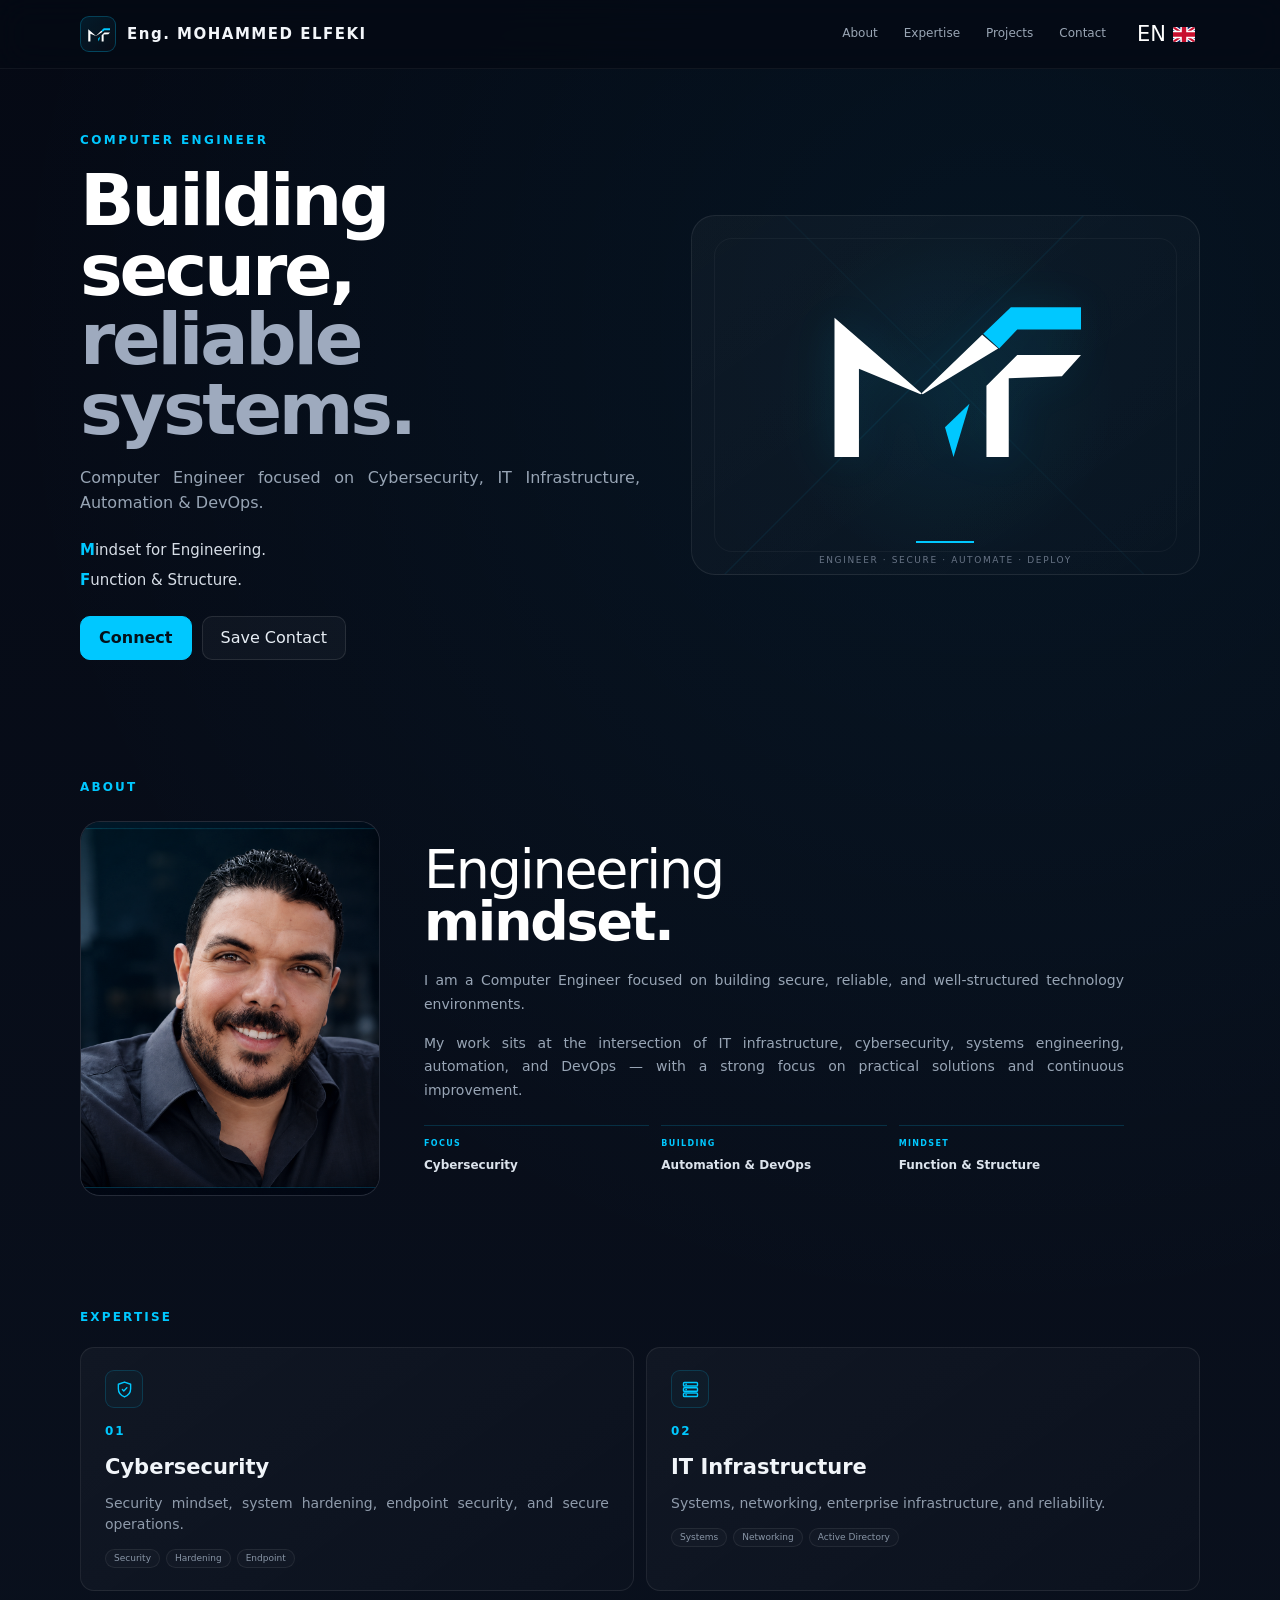
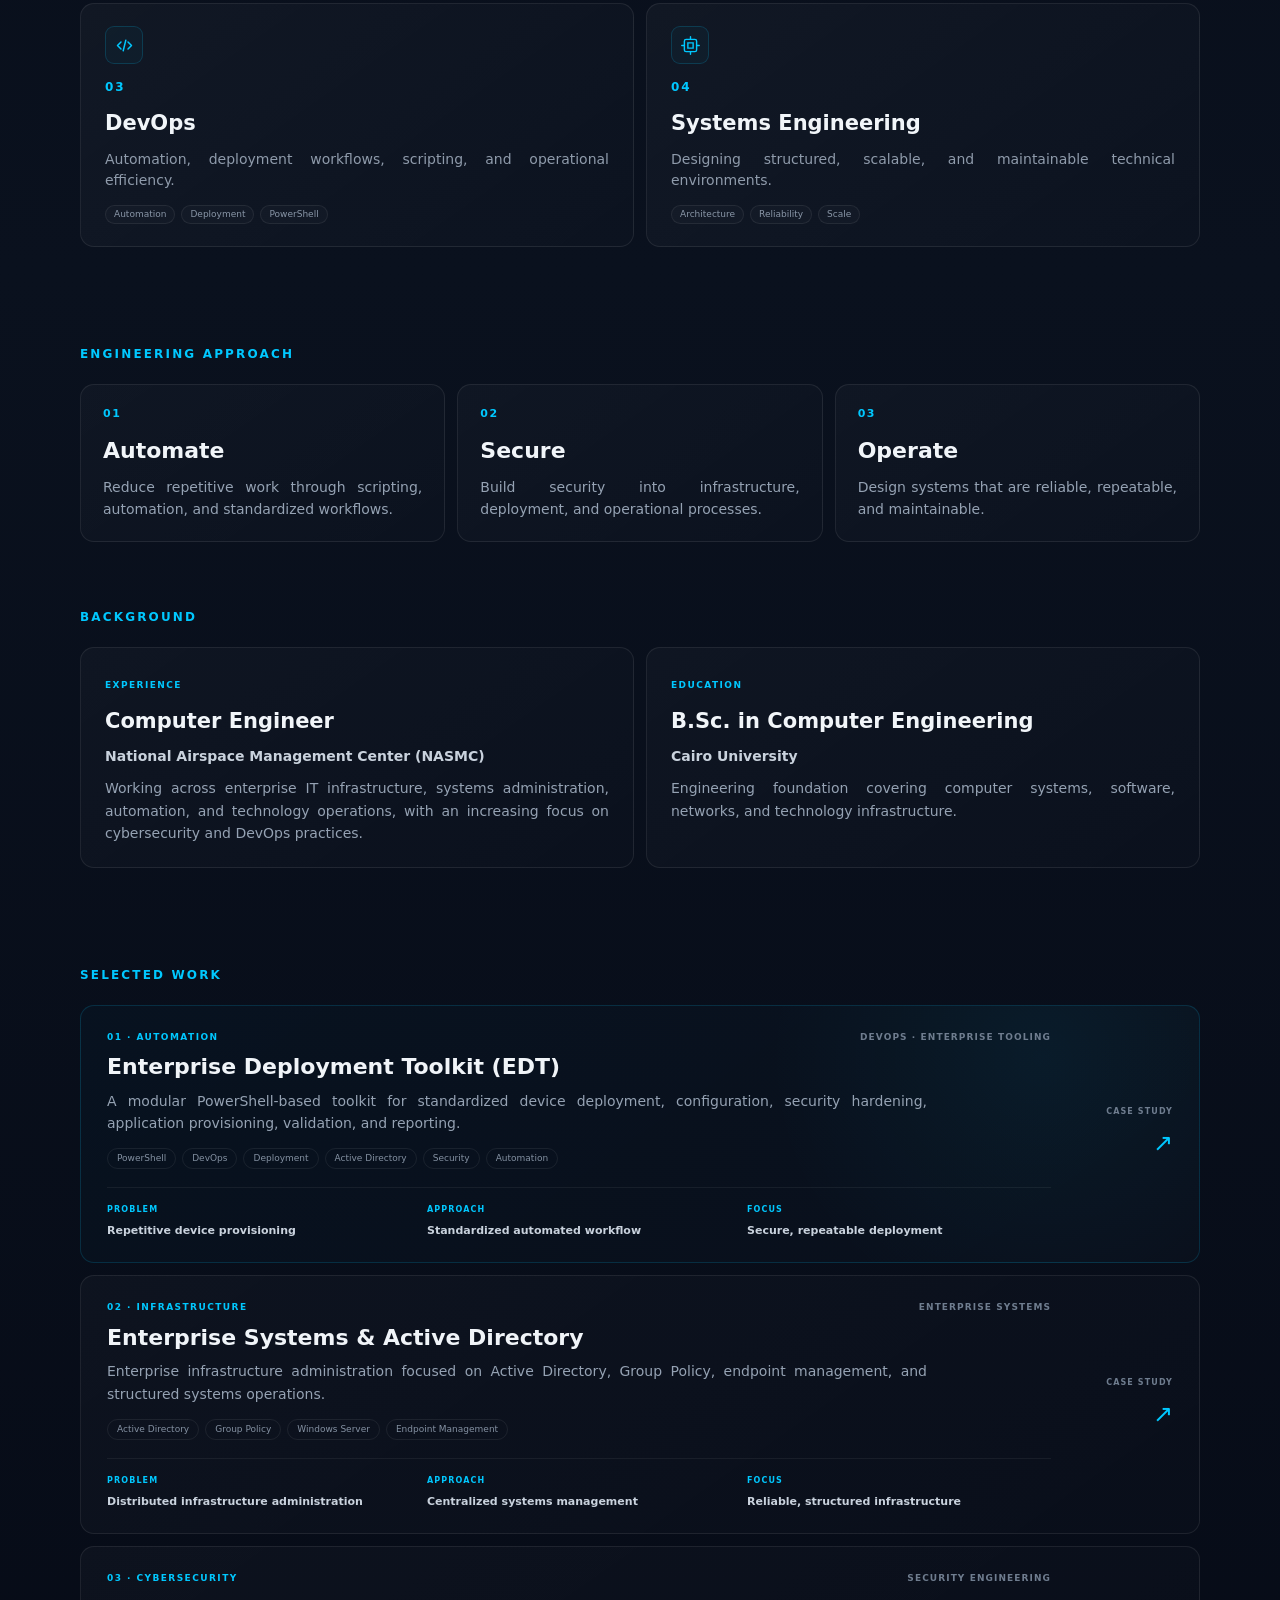
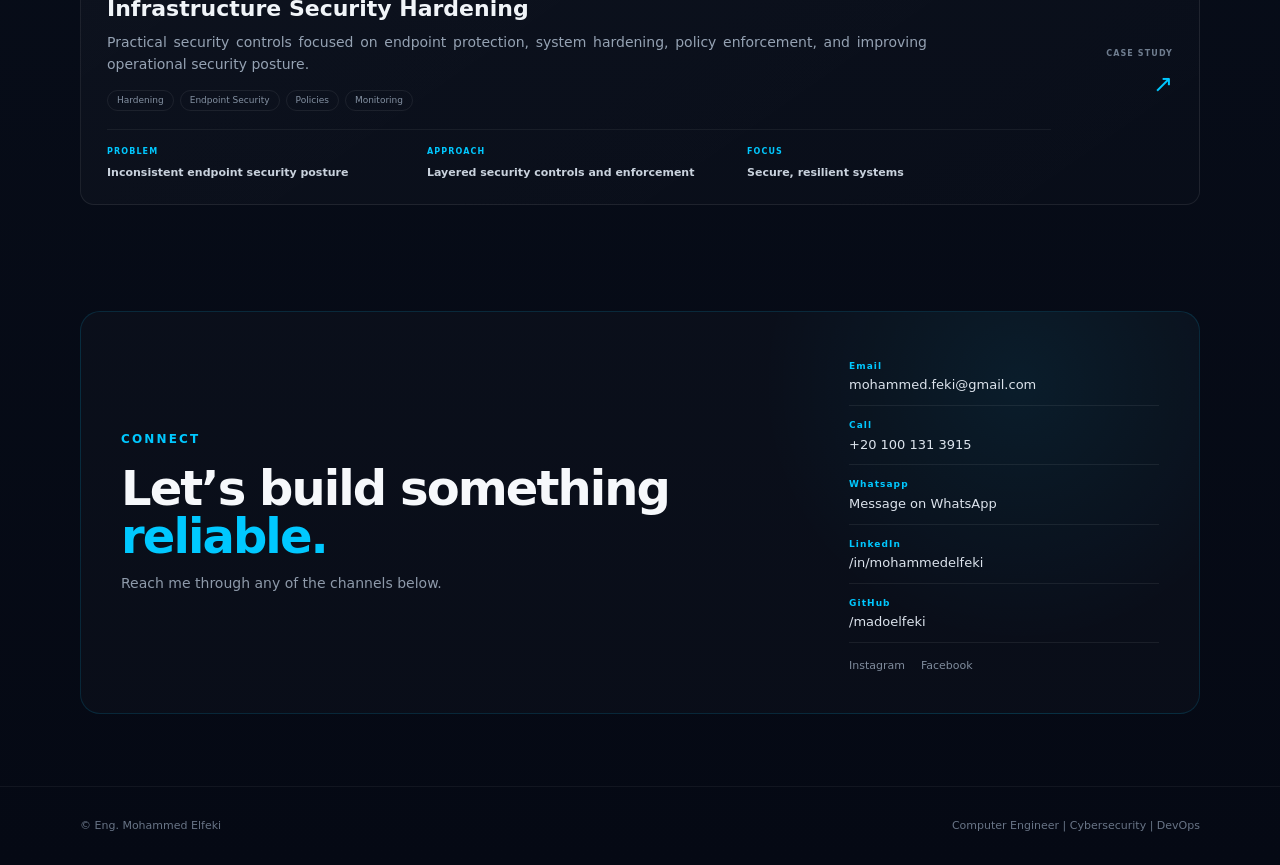
==== index.html @ 69ee3f2f "Update index.html" ====
<!DOCTYPE html>
<html lang="en">
<head>
    <meta charset="UTF-8">
    <meta name="viewport" content="width=device-width, initial-scale=1.0">

    <link rel="icon" type="image/svg+xml" href="mf-logo.svg">

    <meta name="google-site-verification" content="Sw_f-B2m28lbrQWsnj2xcH6KDdoxzZLN843Z_rtEFqA" />
    
    <!-- Primary SEO -->
    <title>Eng. Mohammed Elfeki | Computer Engineer</title>

    <meta
        name="description"
        content="Eng. Mohammed Elfeki — Computer Engineer specializing in IT Infrastructure, Cybersecurity, Automation and DevOps."
    >

    <meta name="author" content="Mohammed Elfeki">

    <!-- Canonical -->
    <link
        rel="canonical"
        href="https://madoelfeki.github.io/"
    >

    <!-- Open Graph -->
    <meta property="og:type" content="profile">
    <meta property="og:title" content="Eng. Mohammed Elfeki | Computer Engineer">
    <meta
        property="og:description"
        content="Computer Engineer | IT Infrastructure · Cybersecurity · Automation · DevOps"
    >
    <meta
        property="og:url"
        content="https://madoelfeki.github.io/"
    >
    <meta property="og:site_name" content="Mohammed Elfeki">
    <meta
        property="og:image"
        content="https://madoelfeki.github.io/mohammed-elfeki.png"
    >

    <!-- Social Preview -->
    <meta name="twitter:card" content="summary_large_image">
    <meta
        name="twitter:title"
        content="Eng. Mohammed Elfeki | Computer Engineer"
    >
    <meta
        name="twitter:description"
        content="Computer Engineer | IT Infrastructure · Cybersecurity · Automation · DevOps"
    >
    <meta
        name="twitter:image"
        content="https://madoelfeki.github.io/mohammed-elfeki.png"
    >

    <!-- Person / Professional Identity -->
    <script type="application/ld+json">
    {
      "@context": "https://schema.org",
      "@type": "Person",
      "@id": "https://madoelfeki.github.io/#person",
      "name": "Mohammed Elfeki",
      "honorificPrefix": "Eng.",
      "url": "https://madoelfeki.github.io/",
      "image": "https://madoelfeki.github.io/mohammed-elfeki.png",
      "jobTitle": "Computer Engineer",
      "description": "Computer Engineer specializing in IT Infrastructure, Cybersecurity, Automation and DevOps.",
      "sameAs": [
        "https://www.linkedin.com/in/mohammedelfeki/",
        "https://github.com/madoelfeki"
      ],
      "knowsAbout": [
        "Computer Engineering",
        "IT Infrastructure",
        "Cybersecurity",
        "Systems Engineering",
        "Automation",
        "DevOps"
      ]
    }
    </script>

    <!-- Profile Page -->
    <script type="application/ld+json">
    {
      "@context": "https://schema.org",
      "@type": "ProfilePage",
      "@id": "https://madoelfeki.github.io/#profile",
      "url": "https://madoelfeki.github.io/",
      "name": "Eng. Mohammed Elfeki | Computer Engineer",
      "mainEntity": {
        "@id": "https://madoelfeki.github.io/#person"
      }
    }
    </script>

    <link rel="stylesheet" href="styles.css">
</head>

<body>

    <header class="site-header">
        <div class="container nav">

            <a href="#" class="brand">
                <span class="brand-mark">
                    <img src="mf-logo.svg" alt="MF">
                </span>

                <span class="brand-name">
                    Eng. MOHAMMED ELFEKI
                </span>
            </a>

            <nav class="nav-links">
                <a href="#about">About</a>
                <a href="#expertise">Expertise</a>
                <a href="#projects">Projects</a>
                <a href="#contact">Contact</a>

                <details class="language-switcher">
    <summary aria-label="Change language">     EN <img src="/flags/gb.svg" class="lang-flag" alt="English"> </summary>

    <div class="language-menu">

        <a href="/" class="current">     <img src="/flags/gb.svg" class="lang-flag" alt="English">     <b>EN</b>     <span>English</span> </a>

        <a href="/ar/">
            🇪🇬 <span>العربية</span>
        </a>

        <a href="/fr/">
            🇫🇷 <span>Français</span>
        </a>

        <a href="/de/">
            🇩🇪 <span>Deutsch</span>
        </a>

        <a href="/es/">
            🇪🇸 <span>Español</span>
        </a>

        <a href="/it/">
            🇮🇹 <span>Italiano</span>
        </a>

        <a href="/zh/">
            🇨🇳 <span>中文</span>
        </a>

        <a href="/ja/">
            🇯🇵 <span>日本語</span>
        </a>

    </div>
</details>
            </nav>

        </div>
    </header>


    <main>

        <!-- HERO -->
        <section class="hero">

            <div class="container hero-grid">

                <div class="hero-content">

                    <div class="eyebrow">
                        COMPUTER ENGINEER
                    </div>

                    <h1>
                        Building secure,
                        <span>reliable systems.</span>
                    </h1>

                    <p class="hero-subtitle">
                        Computer Engineer focused on
                        Cybersecurity, IT Infrastructure,
                        Automation & DevOps.
                    </p>

                    <div class="hero-brand-lines">

                        <div>
                            <strong>M</strong>indset for Engineering.
                        </div>

                        <div>
                            <strong>F</strong>unction & Structure.
                        </div>

                    </div>

                    <div class="hero-actions">

                        <a href="#contact" class="btn btn-primary">
                            Connect
                        </a>

                        <button
                            class="btn btn-secondary"
                            onclick="downloadVCard()"
                        >
                            Save Contact
                        </button>

                    </div>

                </div>


               <div class="hero-mark">

                    <div class="master-logo">
                        <img
                            src="mf-logo.svg"
                            alt="Eng. Mohammed Elfeki MF Logo"
                        >
                    </div>

                    <div class="hero-line"></div>

                    <p>
                        Engineer · Secure · Automate · Deploy
                    </p>

                </div>

            </div>

        </section>


        <!-- ABOUT -->
        <section id="about" class="section">

            <div class="container">

                <div class="section-label">
                    ABOUT
                </div>

                <div class="about-layout">

    <div class="about-photo">

        <img
            src="mohammed-elfeki.png"
            alt="Eng. Mohammed Elfeki"
        >

    </div>


    <div class="about-content">

        <div class="about-title">
            <span>Engineering</span>
            <strong>mindset.</strong>
        </div>

        <p>
            I am a Computer Engineer focused on building
            secure, reliable, and well-structured technology
            environments.
        </p>

        <p>
            My work sits at the intersection of
            IT infrastructure, cybersecurity,
            systems engineering, automation,
            and DevOps — with a strong focus on
            practical solutions and continuous improvement.
        </p>

        <div class="about-meta">

            <div>
                <span>FOCUS</span>
                <strong>Cybersecurity</strong>
            </div>

            <div>
                <span>BUILDING</span>
                <strong>Automation & DevOps</strong>
            </div>

            <div>
                <span>MINDSET</span>
                <strong>Function & Structure</strong>
            </div>

        </div>

    </div>

</div>

            </div>

        </section>


        <!-- EXPERTISE -->
        <section id="expertise" class="section">

            <div class="container">

                <div class="section-label">
                    EXPERTISE
                </div>

                                <div class="cards">

                    <!-- Cybersecurity -->
                    <article class="card expertise-card">

                        <div class="expertise-icon" aria-hidden="true">
                            <svg viewBox="0 0 24 24" fill="none">
                                <path d="M12 3.5 19 6v5.2c0 4.5-3 7.8-7 9.3-4-1.5-7-4.8-7-9.3V6l7-2.5Z"
                                    stroke="currentColor"
                                    stroke-width="1.6"
                                    stroke-linejoin="round"/>
                                <path d="m9.6 12 1.6 1.6 3.5-3.5"
                                    stroke="currentColor"
                                    stroke-width="1.6"
                                    stroke-linecap="round"
                                    stroke-linejoin="round"/>
                            </svg>
                        </div>

                        <span class="card-number">01</span>

                        <h3>Cybersecurity</h3>

                        <p>
                            Security mindset, system hardening,
                            endpoint security, and secure operations.
                        </p>

                        <div class="expertise-tags">
                            <span>Security</span>
                            <span>Hardening</span>
                            <span>Endpoint</span>
                        </div>

                    </article>


                    <!-- IT Infrastructure -->
                    <article class="card expertise-card">

                        <div class="expertise-icon" aria-hidden="true">
                            <svg viewBox="0 0 24 24" fill="none">
                                <rect x="4" y="4" width="16" height="4"
                                    rx="1"
                                    stroke="currentColor"
                                    stroke-width="1.6"/>
                                <rect x="4" y="10" width="16" height="4"
                                    rx="1"
                                    stroke="currentColor"
                                    stroke-width="1.6"/>
                                <rect x="4" y="16" width="16" height="4"
                                    rx="1"
                                    stroke="currentColor"
                                    stroke-width="1.6"/>
                                <path d="M7 6h.01M7 12h.01M7 18h.01"
                                    stroke="currentColor"
                                    stroke-width="2"
                                    stroke-linecap="round"/>
                            </svg>
                        </div>

                        <span class="card-number">02</span>

                        <h3>IT Infrastructure</h3>

                        <p>
                            Systems, networking, enterprise
                            infrastructure, and reliability.
                        </p>

                        <div class="expertise-tags">
                            <span>Systems</span>
                            <span>Networking</span>
                            <span>Active Directory</span>
                        </div>

                    </article>


                    <!-- DevOps -->
                    <article class="card expertise-card">

                        <div class="expertise-icon" aria-hidden="true">
                            <svg viewBox="0 0 24 24" fill="none">
                                <path d="m8 8-4 4 4 4"
                                    stroke="currentColor"
                                    stroke-width="1.7"
                                    stroke-linecap="round"
                                    stroke-linejoin="round"/>
                                <path d="m16 8 4 4-4 4"
                                    stroke="currentColor"
                                    stroke-width="1.7"
                                    stroke-linecap="round"
                                    stroke-linejoin="round"/>
                                <path d="m13.5 6-3 12"
                                    stroke="currentColor"
                                    stroke-width="1.7"
                                    stroke-linecap="round"/>
                            </svg>
                        </div>

                        <span class="card-number">03</span>

                        <h3>DevOps</h3>

                        <p>
                            Automation, deployment workflows,
                            scripting, and operational efficiency.
                        </p>

                        <div class="expertise-tags">
                            <span>Automation</span>
                            <span>Deployment</span>
                            <span>PowerShell</span>
                        </div>

                    </article>


                    <!-- Systems Engineering -->
                    <article class="card expertise-card">

                        <div class="expertise-icon" aria-hidden="true">
                            <svg viewBox="0 0 24 24" fill="none">
                                <rect x="5" y="5" width="14" height="14"
                                    rx="2"
                                    stroke="currentColor"
                                    stroke-width="1.6"/>
                                <path d="M9 9h6v6H9z"
                                    stroke="currentColor"
                                    stroke-width="1.6"/>
                                <path d="M12 2v3M12 19v3M2 12h3M19 12h3"
                                    stroke="currentColor"
                                    stroke-width="1.6"
                                    stroke-linecap="round"/>
                            </svg>
                        </div>

                        <span class="card-number">04</span>

                        <h3>Systems Engineering</h3>

                        <p>
                            Designing structured, scalable,
                            and maintainable technical environments.
                        </p>

                        <div class="expertise-tags">
                            <span>Architecture</span>
                            <span>Reliability</span>
                            <span>Scale</span>
                        </div>

                    </article>

                </div>
            </div>

        </section>
        

        <!-- ENGINEERING APPROACH -->
<section id="approach" class="section approach-section">

    <div class="container">

        <div class="section-label">
            ENGINEERING APPROACH
        </div>

        <div class="approach-grid">

            <article class="approach-card">
                <span class="approach-number">01</span>

                <h3>Automate</h3>

                <p>
                    Reduce repetitive work through scripting,
                    automation, and standardized workflows.
                </p>
            </article>


            <article class="approach-card">
                <span class="approach-number">02</span>

                <h3>Secure</h3>

                <p>
                    Build security into infrastructure,
                    deployment, and operational processes.
                </p>
            </article>


            <article class="approach-card">
                <span class="approach-number">03</span>

                <h3>Operate</h3>

                <p>
                    Design systems that are reliable,
                    repeatable, and maintainable.
                </p>
            </article>

        </div>

    </div>

</section>

                <!-- EXPERIENCE & EDUCATION -->
<section id="background" class="section background-section">

    <div class="container">

        <div class="section-label">
            BACKGROUND
        </div>

        <div class="background-grid">

            <article class="background-card">

                <span class="background-type">
                    EXPERIENCE
                </span>

                <h3>
                    Computer Engineer
                </h3>

                <p class="background-org">
                    National Airspace Management Center (NASMC)
                </p>

                <p class="background-description">
                    Working across enterprise IT infrastructure,
                    systems administration, automation, and
                    technology operations, with an increasing focus
                    on cybersecurity and DevOps practices.
                </p>

            </article>


            <article class="background-card">

                <span class="background-type">
                    EDUCATION
                </span>

                <h3>
                    B.Sc. in Computer Engineering
                </h3>

                <p class="background-org">
                    Cairo University
                </p>

                <p class="background-description">
                    Engineering foundation covering computer
                    systems, software, networks, and
                    technology infrastructure.
                </p>

            </article>

        </div>

    </div>

</section>
                    <!-- SELECTED WORK -->
            <section id="projects" class="section">

                <div class="container">

                    <div class="section-label">
                        SELECTED WORK
                    </div>

                    <div class="projects">

                        <!-- PROJECT 01 -->
                        <article class="project project-featured">

    <div class="project-main">

        <div class="project-topline">
            <span class="project-type">
                01 · AUTOMATION
            </span>

            <span class="project-status">
                DEVOPS · ENTERPRISE TOOLING
            </span>
        </div>

        <h3>
            Enterprise Deployment Toolkit (EDT)
        </h3>

        <p class="project-summary">
            A modular PowerShell-based toolkit for standardized
            device deployment, configuration, security hardening,
            application provisioning, validation, and reporting.
        </p>

        <div class="project-tags">
            <span>PowerShell</span>
            <span>DevOps</span>
            <span>Deployment</span>
            <span>Active Directory</span>
            <span>Security</span>
            <span>Automation</span>
        </div>

        <div class="project-highlights">

            <div>
                <span>PROBLEM</span>
                <strong>Repetitive device provisioning</strong>
            </div>

            <div>
                <span>APPROACH</span>
                <strong>Standardized automated workflow</strong>
            </div>

            <div>
                <span>FOCUS</span>
                <strong>Secure, repeatable deployment</strong>
            </div>

        </div>

    </div>

    <div class="project-action">
        <span>CASE STUDY</span>
        <strong>↗</strong>
    </div>

</article>


                        <!-- PROJECT 02 -->
                        <article class="project">

    <div class="project-main">

        <div class="project-topline">
            <span class="project-type">
                02 · INFRASTRUCTURE
            </span>

            <span class="project-status">
                ENTERPRISE SYSTEMS
            </span>
        </div>

        <h3>
            Enterprise Systems & Active Directory
        </h3>

        <p class="project-summary">
            Enterprise infrastructure administration focused on
            Active Directory, Group Policy, endpoint management,
            and structured systems operations.
        </p>

        <div class="project-tags">
            <span>Active Directory</span>
            <span>Group Policy</span>
            <span>Windows Server</span>
            <span>Endpoint Management</span>
        </div>

        <div class="project-highlights">

            <div>
                <span>PROBLEM</span>
                <strong>Distributed infrastructure administration</strong>
            </div>

            <div>
                <span>APPROACH</span>
                <strong>Centralized systems management</strong>
            </div>

            <div>
                <span>FOCUS</span>
                <strong>Reliable, structured infrastructure</strong>
            </div>

        </div>

    </div>

    <div class="project-action">
        <span>CASE STUDY</span>
        <strong>↗</strong>
    </div>

</article>


                        <!-- PROJECT 03 -->
                       <article class="project">

    <div class="project-main">

        <div class="project-topline">
            <span class="project-type">
                03 · CYBERSECURITY
            </span>

            <span class="project-status">
                SECURITY ENGINEERING
            </span>
        </div>

        <h3>
            Infrastructure Security Hardening
        </h3>

        <p class="project-summary">
            Practical security controls focused on endpoint
            protection, system hardening, policy enforcement,
            and improving operational security posture.
        </p>

        <div class="project-tags">
            <span>Hardening</span>
            <span>Endpoint Security</span>
            <span>Policies</span>
            <span>Monitoring</span>
        </div>

        <div class="project-highlights">

            <div>
                <span>PROBLEM</span>
                <strong>Inconsistent endpoint security posture</strong>
            </div>

            <div>
                <span>APPROACH</span>
                <strong>Layered security controls and enforcement</strong>
            </div>

            <div>
                <span>FOCUS</span>
                <strong>Secure, resilient systems</strong>
            </div>

        </div>

    </div>

    <div class="project-action">
        <span>CASE STUDY</span>
        <strong>↗</strong>
    </div>

</article>

                    </div>

                </div>

            </section>


        <!-- CONTACT -->
        <section id="contact" class="section contact-section">

            <div class="container contact-box">

                <div>

                    <div class="section-label">
                        CONNECT
                    </div>

                    <h2>
                        Let’s build something
                        <span>reliable.</span>
                    </h2>

                    <p>
                        Reach me through any of the channels below.
                    </p>

                </div>


                <div class="contact-links">

                    <a href="mailto:mohammed.feki@gmail.com">
                        <span>Email</span>
                        mohammed.feki@gmail.com
                    </a>

                    <a href="tel:+201001313915">
                        <span>Call</span>
                        +20 100 131 3915
                    </a>

                    <a href="https://wa.me/201001313915"
                    target="_blank"
                    rel="noopener">
                        <span>Whatsapp</span>
                        Message on WhatsApp
                    </a>

                    <a href="https://www.linkedin.com/in/mohammedelfeki"
                    target="_blank"
                    rel="noopener">
                        <span>LinkedIn</span>
                        /in/mohammedelfeki
                    </a>

                    <a href="https://github.com/madoelfeki"
                    target="_blank"
                    rel="noopener">
                        <span>GitHub</span>
                        /madoelfeki
                    </a>

                    <div class="contact-socials">

                        <a href="https://www.instagram.com/madoelfeki"
                        target="_blank"
                        rel="noopener">
                            Instagram
                        </a>

                        <a href="https://www.facebook.com/mado.feki"
                        target="_blank"
                        rel="noopener">
                            Facebook
                        </a>

                    </div>

                </div>


            </div>

        </section>

    </main>


    <footer>

        <div class="container footer-content">

            <span>
                © <span id="year"></span> Eng. Mohammed Elfeki
            </span>

            <span>
                Computer Engineer | Cybersecurity | DevOps
            </span>

        </div>

    </footer>


    <script src="script.js?v=2"></script>

</body>
</html>
---- styles.css ----
:root {
    --cyan: #00C8FF;
    --navy: #0B1220;
    --black: #050914;
    --slate: #1A2433;
    --gray: #667085;
    --light-gray: #E6EBF2;
    --white: #FFFFFF;

    --border: rgba(255, 255, 255, 0.09);
    --border-cyan: rgba(0, 200, 255, 0.26);

    --container: 1120px;

    --radius-lg: 20px;
    --radius-md: 14px;

    --transition: 220ms ease;
}


/* ========================================
   RESET
======================================== */

* {
    margin: 0;
    padding: 0;
    box-sizing: border-box;
}

html {
    scroll-behavior: smooth;
}

body {
    min-width: 320px;

    background:
        radial-gradient(
            circle at 78% 8%,
            rgba(0, 200, 255, 0.055),
            transparent 26%
        ),
        linear-gradient(
            180deg,
            #050914 0%,
            #0A111E 46%,
            #050914 100%
        );

    color: var(--white);

    font-family:
        "Space Grotesk",
        "Inter",
        system-ui,
        -apple-system,
        BlinkMacSystemFont,
        "Segoe UI",
        sans-serif;

    line-height: 1.6;
    overflow-x: hidden;
}

a {
    color: inherit;
    text-decoration: none;
}

button {
    font: inherit;
}


/* ========================================
   GLOBAL LAYOUT
======================================== */

.container {
    width: min(calc(100% - 48px), var(--container));
    margin-inline: auto;
}

.section {
    padding-block: 56px;
}

.section-label {
    color: var(--cyan);

    font-size: 12px;
    font-weight: 800;

    letter-spacing: 0.18em;
}


/* ========================================
   HEADER
======================================== */

.site-header {
    position: sticky;
    top: 0;
    z-index: 1000;

    background: rgba(5, 9, 20, 0.78);

    backdrop-filter: blur(16px);

    border-bottom: 1px solid rgba(255, 255, 255, 0.05);
}

.nav {
    min-height: 68px;

    display: flex;
    align-items: center;
    justify-content: space-between;

    gap: 24px;
}

.brand {
    display: inline-flex;
    align-items: center;
    gap: 11px;
}

.brand-mark {
    width: 36px;
    height: 36px;

    display: flex;
    align-items: center;
    justify-content: center;

    border:
        1px solid var(--border-cyan);

    border-radius: 9px;

    background:
        linear-gradient(
            135deg,
            rgba(0, 200, 255, 0.10),
            rgba(255, 255, 255, 0.02)
        );
}

.brand-mark img {
    display: block;

    width: 24px;
    height: 24px;
}

.brand-name {
    color: #F3F6FA;

    font-size: 15px;
    font-weight: 700;

    letter-spacing: 0.10em;
}

.nav-links {
    display: flex;
    align-items: center;

    gap: 26px;
}

.nav-links a {
    color: #9AA6B5;

    font-size: 12px;

    transition: color var(--transition);
}

.nav-links a:hover {
    color: var(--white);
}


/* ========================================
   HERO
======================================== */

.hero {
    position: relative;

    padding-block: 62px;

    min-height: 430px;

    display: flex;
    align-items: center;
}

.hero-grid {
    position: relative;
    z-index: 1;

    display: grid;

    grid-template-columns:
        1.05fr
        0.95fr;

    align-items: center;

    gap: 48px;
}

.hero-content {
    max-width: 600px;
}

.eyebrow {
    color: var(--cyan);

    font-size: 12px;
    font-weight: 800;

    letter-spacing: 0.20em;
}

.hero h1 {
    max-width: 650px;

    margin-top: 16px;

    font-size:
        clamp(48px, 5.6vw, 72px);

    line-height: 0.97;

    letter-spacing: -0.045em;
}

.hero h1 span {
    display: block;
    color: #9EAABE;
}

.hero-subtitle {
    max-width: 560px;

    margin-top: 22px;

    color: #98A5B5;

    font-size: 16px;

    line-height: 1.55;
}

.hero-brand-lines {
    display: grid;
    gap: 6px;

    margin-top: 22px;

    color: #D7DEE7;

    font-size: 15px;
}

.hero-brand-lines strong {
    color: var(--cyan);
}

.hero-actions {
    display: flex;
    flex-wrap: wrap;

    gap: 10px;

    margin-top: 24px;
}

.btn {
    min-height: 44px;

    padding-inline: 18px;

    display: inline-flex;
    align-items: center;
    justify-content: center;

    border-radius: 10px;

    cursor: pointer;

    transition:
        transform var(--transition),
        background var(--transition),
        border-color var(--transition);
}

.btn:hover {
    transform: translateY(-1px);
}

.btn-primary {
    border: 1px solid var(--cyan);

    background: var(--cyan);

    color: #04111A;

    font-weight: 800;
}

.btn-primary:hover {
    background: #49D8FF;
}

.btn-secondary {
    border:
        1px solid rgba(255, 255, 255, 0.10);

    background: rgba(255, 255, 255, 0.035);

    color: #E7EDF4;
}

.btn-secondary:hover {
    border-color: var(--border-cyan);
}


/* ========================================
   HERO MARK
======================================== */

.hero-mark {
    position: relative;

    min-height: 360px;

    display: flex;
    flex-direction: column;

    align-items: center;
    justify-content: center;

    overflow: hidden;

    border:
        1px solid rgba(255, 255, 255, 0.08);

    border-radius: 24px;

    background:
        radial-gradient(
            circle at center,
            rgba(0, 200, 255, 0.065),
            transparent 55%
        ),
        linear-gradient(
            145deg,
            rgba(255, 255, 255, 0.035),
            rgba(255, 255, 255, 0.01)
        );
}

.hero-mark::before {
    content: "";

    position: absolute;
    inset: 0;

    background:
        linear-gradient(
            135deg,
            transparent 0%,
            transparent 45%,
            rgba(0, 200, 255, 0.07) 45.2%,
            transparent 45.4%
        ),
        linear-gradient(
            45deg,
            transparent 0%,
            transparent 52%,
            rgba(0, 200, 255, 0.045) 52.2%,
            transparent 52.4%
        );

    pointer-events: none;
}

.hero-mark::after {
    content: "";

    position: absolute;

    inset: 22px;

    border:
        1px solid rgba(255, 255, 255, 0.045);

    border-radius: 18px;
}

.master-logo {
    position: relative;
    z-index: 2;

    width: min(70%, 300px);

    display: flex;
    align-items: center;
    justify-content: center;

    padding: 14px;
}

.master-logo img {
    display: block;

    width: 100%;
    height: auto;

    filter:
        drop-shadow(
            0 0 20px
            rgba(0, 200, 255, 0.08)
        );
}

.hero-line {
    position: relative;
    z-index: 2;

    width: 58px;
    height: 2px;

    margin-top: 18px;

    background: var(--cyan);
}

.hero-mark p {
    position: relative;
    z-index: 2;

    margin-top: 10px;

    color: #687486;

    font-size: 9px;

    letter-spacing: 0.18em;
    text-transform: uppercase;
}


/* ========================================
   ABOUT
======================================== */

.about-layout {
    display: grid;

    grid-template-columns:
        300px
        1fr;

    align-items: center;

    gap: 44px;

    margin-top: 24px;
}

.about-photo {
    position: relative;

    width: 100%;

    aspect-ratio: 4 / 5;

    overflow: hidden;

    border:
        1px solid rgba(255, 255, 255, 0.10);

    border-radius: 20px;

    background: var(--navy);
}

.about-photo::before {
    content: "";

    position: absolute;
    inset: 0;

    z-index: 1;

    background:
        linear-gradient(
            145deg,
            rgba(0, 200, 255, 0.08),
            transparent 40%,
            rgba(5, 9, 20, 0.20)
        );

    pointer-events: none;
}

.about-photo img {
    display: block;

    width: 100%;
    height: 100%;

    object-fit: cover;
    object-position: center 20%;

    filter:
        saturate(0.90)
        contrast(1.03);
}

.about-content {
    max-width: 700px;
}

.about-title {
    margin-bottom: 20px;

    font-size:
        clamp(38px, 4.2vw, 54px);

    line-height: 0.98;

    letter-spacing: -0.04em;
}

.about-title span {
    display: block;
    color: var(--white);
}

.about-title strong {
    display: block;
    color: var(--white);
}

.about-content > p {
    max-width: 700px;

    color: #98A5B5;

    font-size: 14px;

    line-height: 1.7;
}

.about-content > p + p {
    margin-top: 15px;
}

.about-meta {
    display: grid;

    grid-template-columns:
        repeat(3, 1fr);

    gap: 12px;

    margin-top: 22px;
}

.about-meta div {
    padding-top: 12px;

    border-top:
        1px solid
        rgba(0, 200, 255, 0.18);
}

.about-meta span {
    display: block;

    color: var(--cyan);

    font-size: 8px;
    font-weight: 800;

    letter-spacing: 0.17em;
}

.about-meta strong {
    display: block;

    margin-top: 6px;

    color: #DCE3EC;

    font-size: 12px;

    line-height: 1.4;
}


/* ========================================
   EXPERTISE
======================================== */

.cards {
    display: grid;

    grid-template-columns:
        repeat(2, 1fr);

    gap: 12px;

    margin-top: 20px;
}

.card {
    position: relative;

    padding: 22px 24px;

    border:
        1px solid
        rgba(255, 255, 255, 0.08);

    border-radius: 14px;

    background:
        linear-gradient(
            145deg,
            rgba(255, 255, 255, 0.035),
            rgba(255, 255, 255, 0.012)
        );

    transition:
        transform var(--transition),
        border-color var(--transition),
        background var(--transition);
}

.card:hover {
    transform: translateY(-2px);

    border-color: var(--border-cyan);

    background:
        linear-gradient(
            145deg,
            rgba(0, 200, 255, 0.045),
            rgba(255, 255, 255, 0.012)
        );
}

.expertise-icon {
    width: 38px;
    height: 38px;

    display: flex;
    align-items: center;
    justify-content: center;

    margin-bottom: 14px;

    color: var(--cyan);

    border:
        1px solid
        rgba(0, 200, 255, 0.18);

    border-radius: 9px;

    background:
        rgba(0, 200, 255, 0.035);
}

.expertise-icon svg {
    width: 21px;
    height: 21px;
}

.card-number {
    display: block;

    color: var(--cyan);

    font-size: 12px;
    font-weight: 800;

    letter-spacing: 0.16em;
}

.card h3 {
    margin-top: 10px;

    color: #F1F5F9;

    font-size: 21px;
}

.card p {
    margin-top: 8px;

    color: #8F9BAB;

    font-size: 14px;

    line-height: 1.5;
}

.expertise-tags {
    display: flex;
    flex-wrap: wrap;

    gap: 6px;

    margin-top: 14px;
}

.expertise-tags span {
    padding: 4px 8px;

    border:
        1px solid
        rgba(255, 255, 255, 0.07);

    border-radius: 999px;

    color: #8996A7;

    font-size: 9px;

    line-height: 1;

    background:
        rgba(255, 255, 255, 0.02);
}

/* ========================================
   ENGINEERING APPROACH
======================================== */

.approach-section {
    padding-top: 42px;
    padding-bottom: 24px;
}

.approach-grid {
    display: grid;

    grid-template-columns:
        repeat(3, 1fr);

    gap: 12px;

    margin-top: 20px;
}

.approach-card {
    padding: 20px 22px;

    border:
        1px solid
        rgba(255, 255, 255, 0.08);

    border-radius: 14px;

    background:
        linear-gradient(
            145deg,
            rgba(255, 255, 255, 0.028),
            rgba(255, 255, 255, 0.01)
        );

    transition:
        transform var(--transition),
        border-color var(--transition);
}

.approach-card:hover {
    transform: translateY(-2px);

    border-color:
        rgba(0, 200, 255, 0.22);
}

.approach-number {
    display: block;

    color: var(--cyan);

    font-size: 11px;
    font-weight: 800;

    letter-spacing: 0.14em;
}

.approach-card h3 {
    margin-top: 10px;

    color: #F1F5F9;

    font-size: 22px;
}

.approach-card p {
    margin-top: 8px;

    color: #95A2B3;

    font-size: 14px;

    line-height: 1.6;
}


/* ========================================
   BACKGROUND
======================================== */

.background-section {
    padding-top: 42px;
    padding-bottom: 42px;
}

.background-grid {
    display: grid;

    grid-template-columns:
        repeat(2, 1fr);

    gap: 12px;

    margin-top: 20px;
}

.background-card {
    padding: 22px 24px;

    border:
        1px solid
        rgba(255, 255, 255, 0.08);

    border-radius: 14px;

    background:
        linear-gradient(
            145deg,
            rgba(255, 255, 255, 0.028),
            rgba(255, 255, 255, 0.01)
        );
}

.background-type {
    color: var(--cyan);

    font-size: 9px;
    font-weight: 800;

    letter-spacing: 0.16em;
}

.background-card h3 {
    margin-top: 10px;

    color: #F1F5F9;

    font-size: 21px;
}

.background-org {
    margin-top: 6px;

    color: #C9D2DD;

    font-size: 14px;
    font-weight: 600;
}

.background-description {
    margin-top: 10px;

    color: #95A2B3;

    font-size: 14px;

    line-height: 1.6;
}

@media (max-width: 700px) {

    .background-grid {
        grid-template-columns: 1fr;
        gap: 10px;
    }

    .background-card {
        padding: 20px;
    }

    .background-card h3 {
        font-size: 20px;
    }

    .background-description {
        font-size: 14px;
    }

}

/* ========================================
   PROJECTS
======================================== */

.projects {
    display: grid;
    gap: 12px;
    margin-top: 20px;
}

.project {
    display: flex;
    align-items: center;
    justify-content: space-between;

    gap: 30px;

    padding: 24px 26px;

    border:
        1px solid
        rgba(255, 255, 255, 0.08);

    border-radius: 14px;

    background:
        linear-gradient(
            145deg,
            rgba(255, 255, 255, 0.028),
            rgba(255, 255, 255, 0.01)
        );

    transition:
        transform var(--transition),
        border-color var(--transition),
        background var(--transition);
}

.project:hover {
    transform: translateX(3px);

    border-color:
        rgba(0, 200, 255, 0.24);

    background:
        linear-gradient(
            145deg,
            rgba(0, 200, 255, 0.035),
            rgba(255, 255, 255, 0.01)
        );
}

.project-main {
    min-width: 0;
    flex: 1;
}

.project-topline {
    display: flex;
    align-items: center;
    justify-content: space-between;

    gap: 20px;
}

.project-type {
    color: var(--cyan);

    font-size: 9px;
    font-weight: 800;

    letter-spacing: 0.16em;
}

.project-status {
    color: #6F7D8F;

    font-size: 9px;
    font-weight: 700;

    letter-spacing: 0.12em;
}

.project h3 {
    margin-top: 10px;

    color: #F0F4F8;

    font-size: 22px;

    line-height: 1.2;
}

.project-summary {
    max-width: 820px;

    margin-top: 9px;

    color: #95A2B3;

    font-size: 14px;

    line-height: 1.6;
}

.project-tags {
    display: flex;
    flex-wrap: wrap;

    gap: 6px;

    margin-top: 14px;
}

.project-tags span {
    padding: 5px 9px;

    border:
        1px solid
        rgba(255, 255, 255, 0.07);

    border-radius: 999px;

    color: #8491A2;

    font-size: 9px;

    line-height: 1;
}

.project-highlights {
    display: grid;

    grid-template-columns:
        repeat(3, 1fr);

    gap: 16px;

    margin-top: 18px;

    padding-top: 16px;

    border-top:
        1px solid
        rgba(255, 255, 255, 0.06);
}

.project-highlights div {
    min-width: 0;
}

.project-highlights span {
    display: block;

    color: var(--cyan);

    font-size: 8px;
    font-weight: 800;

    letter-spacing: 0.14em;
}

.project-highlights strong {
    display: block;

    margin-top: 6px;

    color: #C9D2DD;

    font-size: 11px;

    line-height: 1.4;
}

.project-action {
    flex-shrink: 0;

    min-width: 92px;

    display: flex;
    flex-direction: column;
    align-items: flex-end;

    gap: 5px;
}

.project-action span {
    color: #6F7D8F;

    font-size: 8px;
    font-weight: 800;

    letter-spacing: 0.14em;
}

.project-action strong {
    color: var(--cyan);

    font-size: 24px;
    font-weight: 400;
}


/* Featured project */

.project-featured {
    border-color:
        rgba(0, 200, 255, 0.16);

    background:
        radial-gradient(
            circle at 86% 20%,
            rgba(0, 200, 255, 0.055),
            transparent 28%
        ),
        linear-gradient(
            145deg,
            rgba(0, 200, 255, 0.025),
            rgba(255, 255, 255, 0.012)
        );
}


/* Mobile */

@media (max-width: 700px) {

    .project {
        align-items: flex-start;
        gap: 18px;
        padding: 20px;
    }

    .project-topline {
        align-items: flex-start;
        flex-direction: column;
        gap: 5px;
    }

    .project h3 {
        font-size: 20px;
    }

    .project-summary {
        font-size: 14px;
        line-height: 1.6;
    }

    .project-action {
        min-width: auto;
    }

    .project-action span {
        display: none;
    }

    .project-action strong {
        font-size: 21px;
    }

    .approach-section {
    padding-top: 36px;
    padding-bottom: 42px;
}

    .approach-grid {
        grid-template-columns: 1fr;
        gap: 10px;
    }

    .approach-card {
        padding: 18px 20px;
    }

    .approach-card h3 {
        font-size: 20px;
    }

    .approach-card p {
        font-size: 14px;
    }


}


/* ========================================
   CONTACT
======================================== */

.contact-section {
    padding-top: 50px;
    padding-bottom: 72px;
}

.contact-box {
    display: grid;

    grid-template-columns:
        1fr
        310px;

    align-items: center;

    gap: 48px;

    padding: 38px 40px;

    border:
        1px solid
        rgba(0, 200, 255, 0.14);

    border-radius: 20px;

    background:
        radial-gradient(
            circle at 84% 18%,
            rgba(0, 200, 255, 0.07),
            transparent 26%
        ),
        rgba(255, 255, 255, 0.018);
}

.contact-box h2 {
    margin-top: 14px;

    color: #F6F8FB;

    font-size:
        clamp(32px, 4vw, 48px);

    line-height: 1;

    letter-spacing: -0.04em;
}

.contact-box h2 span {
    color: var(--cyan);
}

.contact-box p {
    margin-top: 12px;

    color: #8E9AAA;

    font-size: 14px;
}

.contact-links {
    display: grid;

    gap: 3px;
}

.contact-links > a {
    display: flex;
    flex-direction: column;

    padding: 9px 0;

    border-bottom:
        1px solid
        rgba(255, 255, 255, 0.07);

    color: #DCE3EC;

    font-size: 13px;

    transition:
        color var(--transition),
        border-color var(--transition);
}

.contact-links > a:hover {
    color: var(--cyan);

    border-color:
        rgba(0, 200, 255, 0.22);
}

.contact-links > a span {
    margin-bottom: 2px;

    color: var(--cyan);

    font-size: 9px;
    font-weight: 800;

    letter-spacing: 0.12em;
}

.contact-socials {
    display: flex;

    gap: 16px;

    padding-top: 11px;
}

.contact-socials a {
    color: #7F8B9C;

    font-size: 11px;

    transition: color var(--transition);
}

.contact-socials a:hover {
    color: var(--cyan);
}


/* ========================================
   FOOTER
======================================== */

footer {
    border-top:
        1px solid
        rgba(255, 255, 255, 0.05);
}

.footer-content {
    min-height: 78px;

    display: flex;
    align-items: center;
    justify-content: space-between;

    gap: 20px;

    color: #687486;

    font-size: 11px;
}


/* ========================================
   TABLET
======================================== */

@media (max-width: 900px) {

    .hero {
        padding-block: 52px;
    }

    .hero-grid {
        gap: 38px;
    }

    .hero h1 {
        font-size:
            clamp(44px, 6vw, 64px);
    }

    .about-layout {
        grid-template-columns:
            270px
            1fr;

        gap: 34px;
    }

    .about-meta {
        gap: 10px;
    }

    .contact-box {
        grid-template-columns:
            1fr
            280px;

        gap: 34px;

        padding: 32px;
    }
}


/* ========================================
   MOBILE
======================================== */

@media (max-width: 700px) {

    .container {
        width: min(
            calc(100% - 28px),
            var(--container)
        );
    }

    .section {
        padding-block: 42px;
    }

    .nav {
        min-height: 62px;
    }

    .brand-name {
        font-size: 12px;

        letter-spacing: 0.08em;
    }

    .nav-links {
        display: none;
    }

    .hero {
        min-height: auto;

        padding-block: 44px 46px;
    }

    .hero-grid {
        grid-template-columns: 1fr;

        gap: 26px;
    }

    .hero-content {
        max-width: none;
    }

    .hero h1 {
        max-width: none;

        font-size: 50px;

        line-height: 0.96;
    }

    .hero-subtitle {
        font-size: 15px;

        line-height: 1.55;
    }

    .hero-brand-lines {
        font-size: 14px;
    }

    .hero-mark {
        min-height: 300px;
    }

    .master-logo {
        width: min(72%, 255px);
    }

    .hero-line {
        margin-top: 14px;
    }

    .hero-mark p {
        font-size: 8px;
    }

    .about-layout {
        grid-template-columns: 1fr;

        gap: 28px;
    }

    .about-photo {
        width: min(100%, 360px);

        margin-inline: auto;
    }

    .about-title {
        margin-bottom: 18px;

        font-size: 44px;
    }

    .about-content > p {
        font-size: 14px;

        line-height: 1.7;
    }

    .about-meta {
        grid-template-columns: 1fr;

        gap: 0;
    }

    .about-meta div {
        padding-block: 13px;

        border-top:
            1px solid
            rgba(0, 200, 255, 0.16);
    }

    .cards {
    grid-template-columns: 1fr;
    gap: 10px;
}

    .card {
        padding: 20px;
    }

    .expertise-icon {
        width: 32px;
        height: 32px;
    }

    .card h3 {
        font-size: 20px;
    }

    .card p {
        font-size: 14px;
    }

    .projects {
        gap: 9px;
    }

    .project {
        align-items: flex-start;

        padding: 20px;

        gap: 18px;
    }

    .project h3 {
        font-size: 19px;
    }

    .project p {
        font-size: 14px;
    }

    .contact-section {
        padding-top: 42px;
        padding-bottom: 52px;
    }

    .contact-box {
        grid-template-columns: 1fr;

        gap: 28px;

        padding: 26px;
    }

    .contact-box h2 {
        font-size: 36px;
    }

    .contact-links {
        width: 100%;
    }

    .footer-content {
        min-height: 90px;

        flex-direction: column;
        justify-content: center;

        text-align: center;

        padding-block: 20px;
    }

    .project-highlights {
    grid-template-columns: 1fr;
    gap: 10px;
    }
}


/* ========================================
   SMALL PHONES
======================================== */

@media (max-width: 380px) {

    .hero h1 {
        font-size: 44px;
    }

    .hero-mark {
        min-height: 280px;
    }

    .master-logo {
        width: min(70%, 235px);
    }

    .about-title {
        font-size: 40px;
    }

    .contact-box h2 {
        font-size: 33px;
    }
}

/* ========================================
   RTL / ARABIC SUPPORT
   Shared stylesheet — all languages use this file
======================================== */

html[dir="rtl"] {
    direction: rtl;
}

html[dir="rtl"] body {
    font-family:
        "Noto Sans Arabic",
        "IBM Plex Sans Arabic",
        "Segoe UI",
        Tahoma,
        Arial,
        sans-serif;
}

html[dir="rtl"] .section-label,
html[dir="rtl"] .eyebrow,
html[dir="rtl"] .brand-name,
html[dir="rtl"] .project-type,
html[dir="rtl"] .project-status,
html[dir="rtl"] .background-type,
html[dir="rtl"] .contact-links > a span,
html[dir="rtl"] .project-highlights span,
html[dir="rtl"] .about-meta span {
    letter-spacing: normal;
}

html[dir="rtl"] .hero-content,
html[dir="rtl"] .about-content,
html[dir="rtl"] .card,
html[dir="rtl"] .approach-card,
html[dir="rtl"] .background-card,
html[dir="rtl"] .project-main,
html[dir="rtl"] .contact-box {
    text-align: right;
}

html[dir="rtl"] .hero-actions {
    justify-content: flex-start;
}

html[dir="rtl"] .project:hover {
    transform: translateX(-3px);
}

html[dir="rtl"] .project-action {
    align-items: flex-start;
}

html[dir="rtl"] .project-topline {
    direction: rtl;
}

html[dir="rtl"] .contact-links > a {
    text-align: right;
}

html[dir="rtl"] .contact-socials {
    justify-content: flex-start;
}

@media (max-width: 700px) {

    html[dir="rtl"] .hero-actions {
        justify-content: flex-start;
    }

    html[dir="rtl"] .project-action {
        align-items: flex-start;
    }

    html[dir="rtl"] .footer-content {
        text-align: center;
    }
}



/* ========================================
   RTL CONTACT VALUES
======================================== */

html[dir="rtl"] .contact-links > a .contact-value {
    direction: ltr;
    unicode-bidi: isolate;
    display: block;

    color: #DCE3EC;
    font-size: 13px;
    font-weight: 400;
    letter-spacing: normal;

    text-align: right;
}

html[dir="rtl"] .contact-links > a:hover .contact-value {
    color: #DCE3EC;
}
html[dir="rtl"] .contact-links > a bdi {
    direction: ltr;
    unicode-bidi: isolate;
    text-align: left;
    display: block;
}


/* ========================================
   RTL MOBILE FIX
======================================== */

@media (max-width: 760px) {

    html[dir="rtl"] .contact-box {
        grid-template-columns: 1fr;
        gap: 28px;
    }

    html[dir="rtl"] .contact-links {
        width: 100%;
    }

    html[dir="rtl"] .contact-links > a bdi {
        direction: ltr;
        unicode-bidi: isolate;
        display: block;
        text-align: left;
        width: 100%;
    }
}


/* ========================================
   JUSTIFIED BODY TEXT
======================================== */

.hero-subtitle,
.about-content p,
.card p,
.approach-card p,
.background-description,
.project-summary,
.project-highlights,
.contact-copy p {
    text-align: justify;
    text-justify: inter-word;
}

/* Arabic */
html[dir="rtl"] .hero-subtitle,
html[dir="rtl"] .about-content p,
html[dir="rtl"] .card p,
html[dir="rtl"] .approach-card p,
html[dir="rtl"] .background-description,
html[dir="rtl"] .project-summary,
html[dir="rtl"] .project-highlights,
html[dir="rtl"] .contact-copy p {
    text-align: justify;
    text-justify: inter-word;
}


/* ========================================
   RTL CONTACT — FINAL
======================================== */

html[dir="rtl"] .contact-links > a .contact-value {
    display: block;

    direction: ltr;
    unicode-bidi: isolate;

    text-align: right;

    color: var(--text-main);
    font-size: 13px;
    font-weight: 400;
    letter-spacing: normal;
}

/* Arabic WhatsApp text */
html[dir="rtl"] .contact-links > a .contact-value:not([dir="ltr"]) {
    direction: rtl;
    text-align: right;
}

/* Keep the contact labels cyan */
html[dir="rtl"] .contact-links > a > span:first-child {
    color: var(--cyan);
    font-size: 9px;
    font-weight: 800;
    letter-spacing: normal;
}


/* ========================================
   CONTACT VALUES — ALL LANGUAGES
======================================== */

.contact-links > a .contact-value {
    color: var(--text-main);
    font-size: 13px;
    font-weight: 400;
    letter-spacing: normal;
}

.contact-links > a:hover .contact-value {
    color: var(--text-main);
}


/* Language Switcher */

.language-switcher {
    position: relative;
    flex-shrink: 0;
}

.language-switcher > summary {
    list-style: none;
    cursor: pointer;
    font-size: 21px;
    line-height: 1;
    padding: 5px;
    border-radius: 7px;
    transition: transform var(--transition), background var(--transition);
}

.language-switcher > summary::-webkit-details-marker {
    display: none;
}

.language-switcher > summary:hover {
    transform: scale(1.08);
    background: rgba(255, 255, 255, 0.05);
}

.language-menu {
    position: absolute;
    top: calc(100% + 10px);
    right: 0;
    z-index: 1000;

    min-width: 155px;
    padding: 6px;

    display: grid;
    gap: 2px;

    background: rgba(8, 14, 27, 0.98);
    border: 1px solid rgba(255, 255, 255, 0.09);
    border-radius: 10px;

    box-shadow: 0 18px 45px rgba(0, 0, 0, 0.4);
    backdrop-filter: blur(14px);
}

.language-menu a {
    display: flex;
    align-items: center;
    gap: 9px;

    padding: 8px 10px;

    color: var(--text-muted);
    font-size: 12px;
    font-weight: 500;

    border-radius: 7px;
    transition: background var(--transition), color var(--transition);
}

.language-menu a:hover {
    color: var(--white);
    background: rgba(0, 200, 255, 0.07);
}

.language-menu a.current {
    color: var(--cyan);
    font-weight: 700;
}

html[dir="rtl"] .language-menu {
    right: auto;
    left: 0;
}

@media (max-width: 760px) {
    .language-menu {
        min-width: 145px;
    }
}


.lang-flag {
    width: 22px;
    height: 15px;
    object-fit: cover;
    display: inline-block;
    vertical-align: middle;
    border-radius: 2px;
}

.language-switcher > summary {
    display: inline-flex;
    align-items: center;
    gap: 7px;
}

.language-menu a {
    display: flex;
    align-items: center;
    gap: 9px;
}
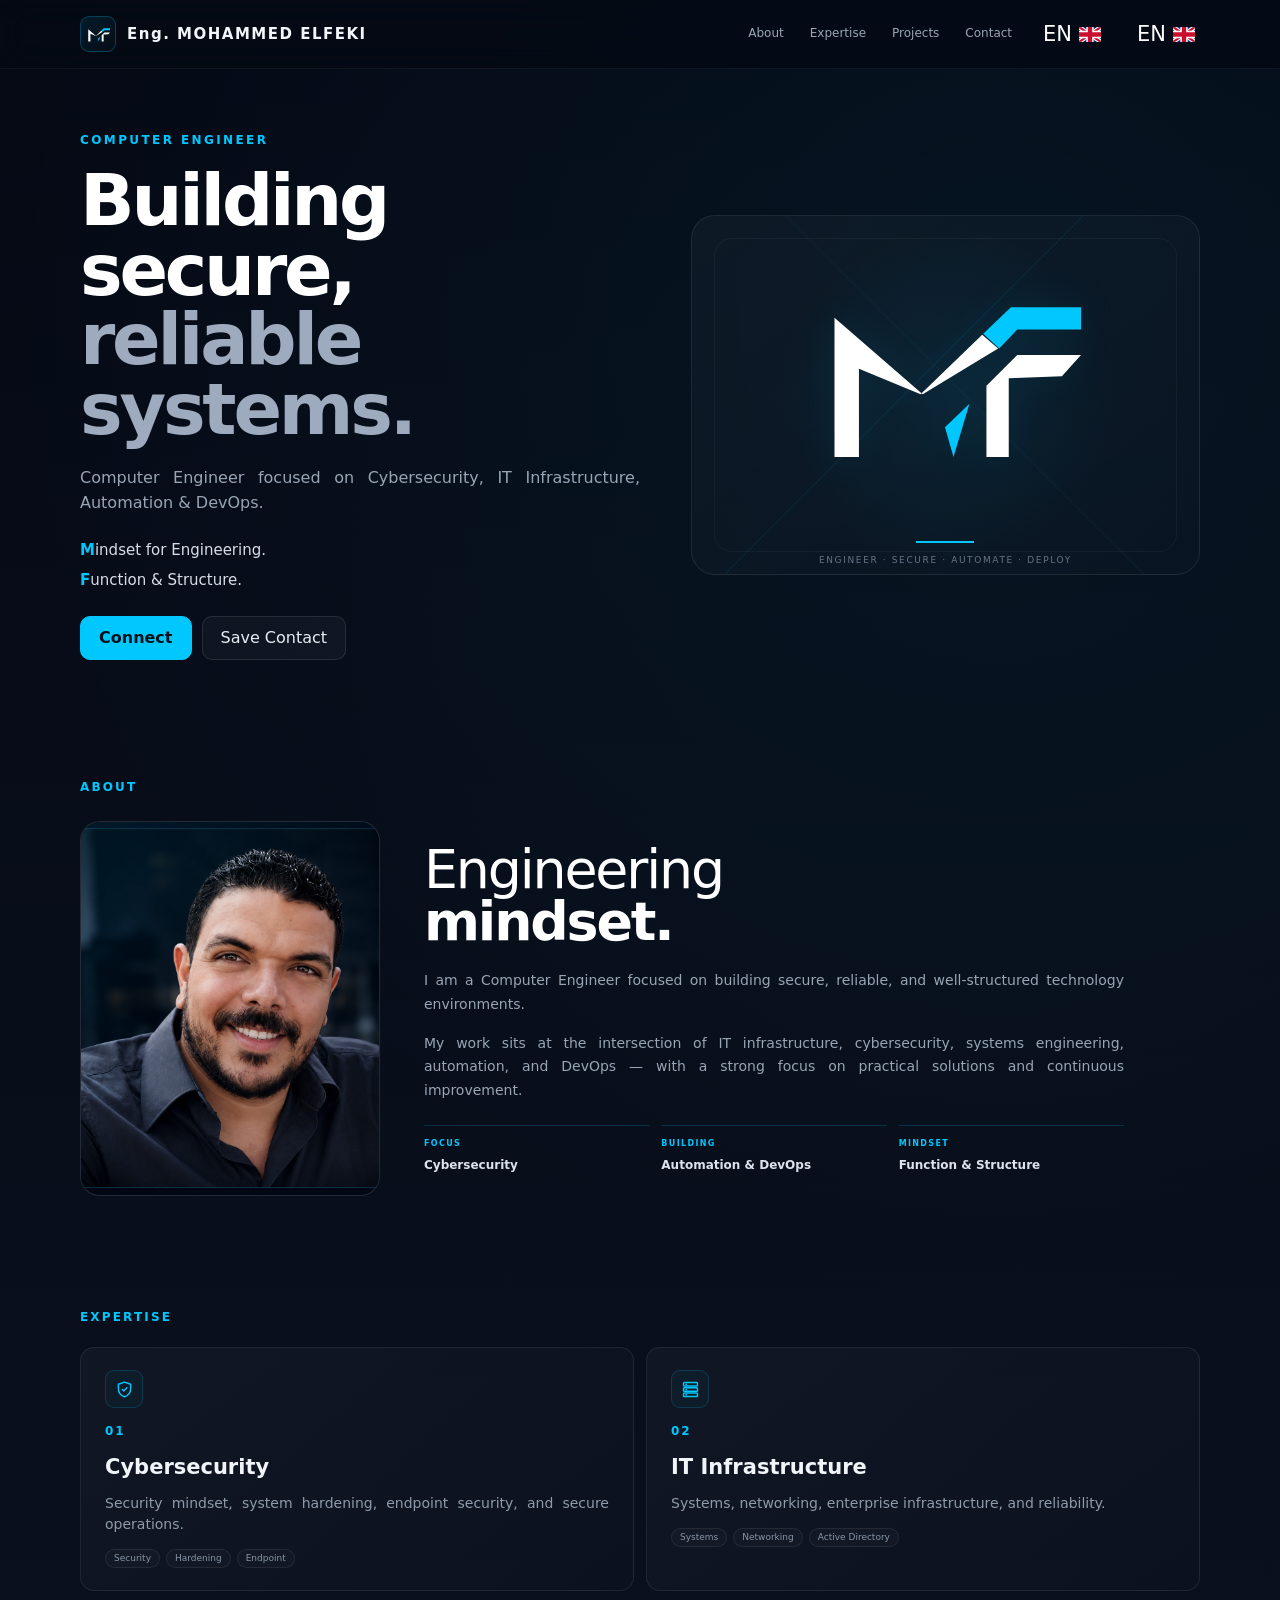
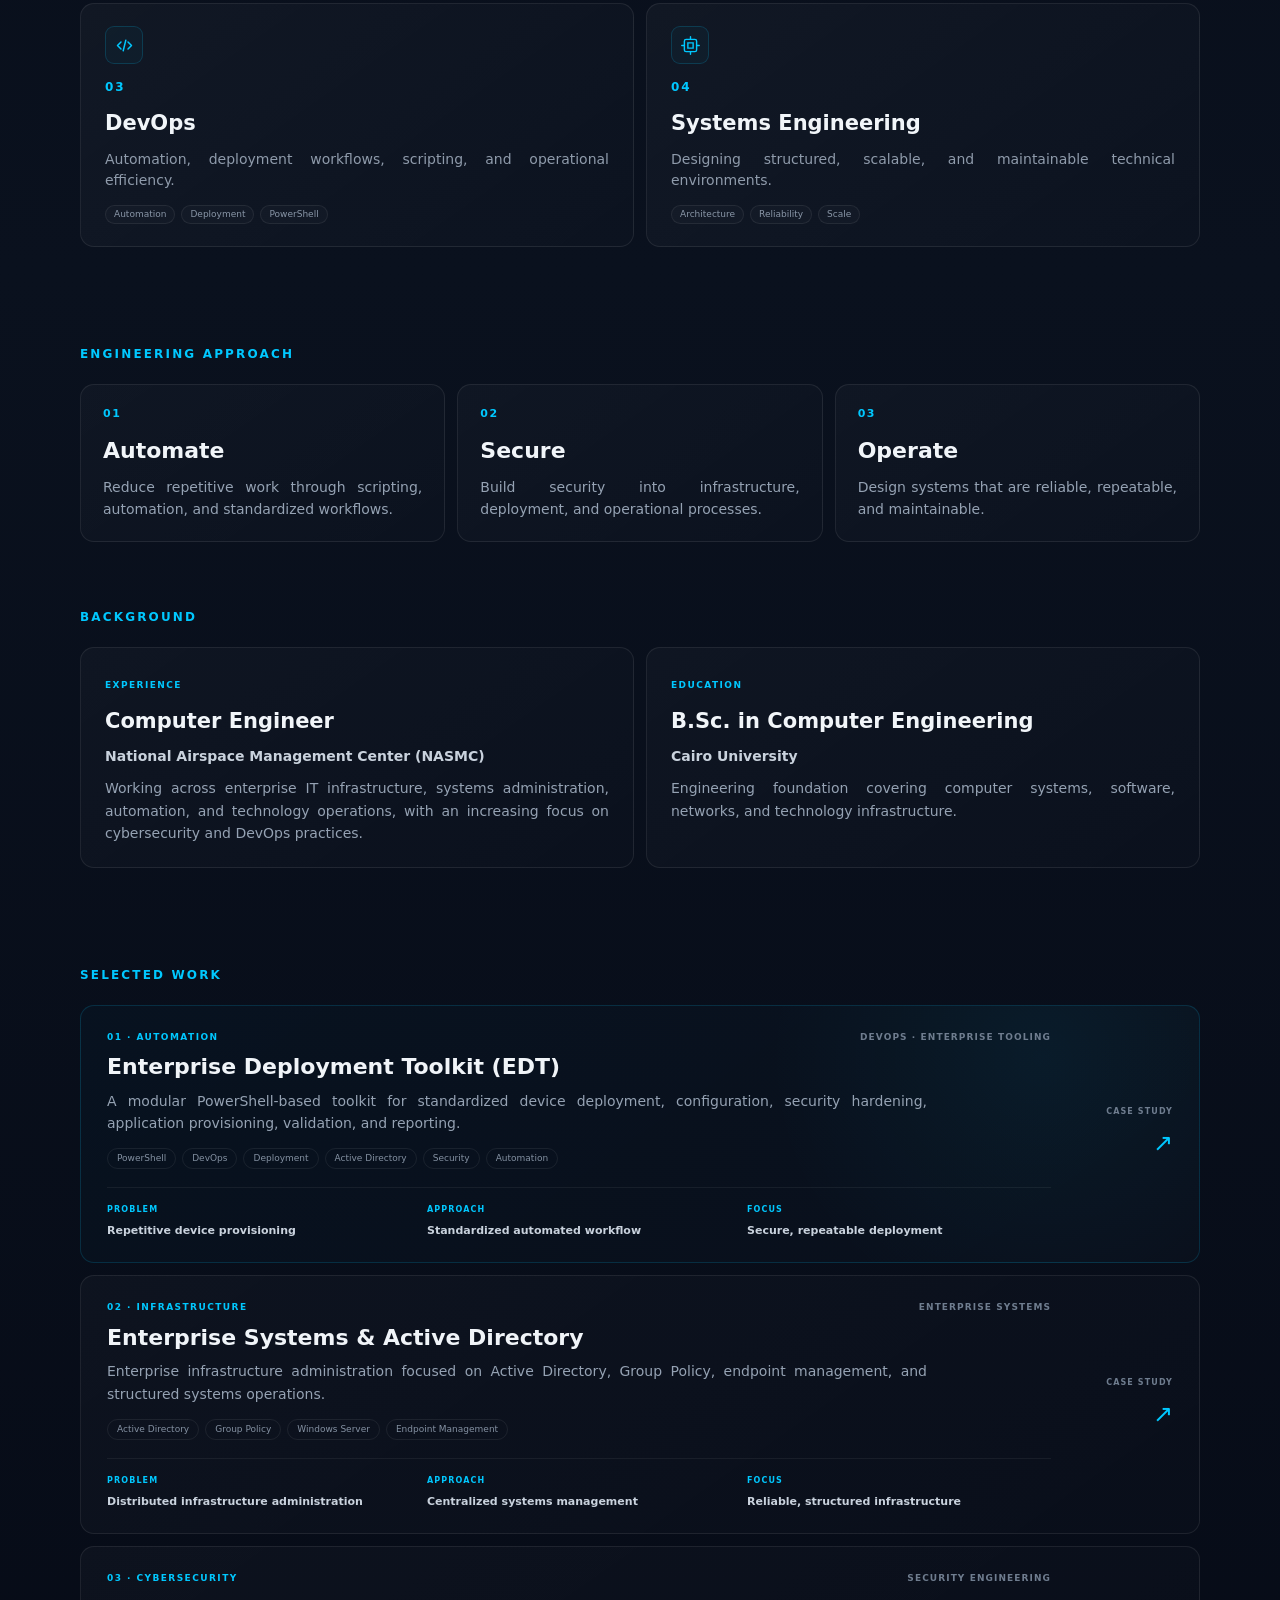
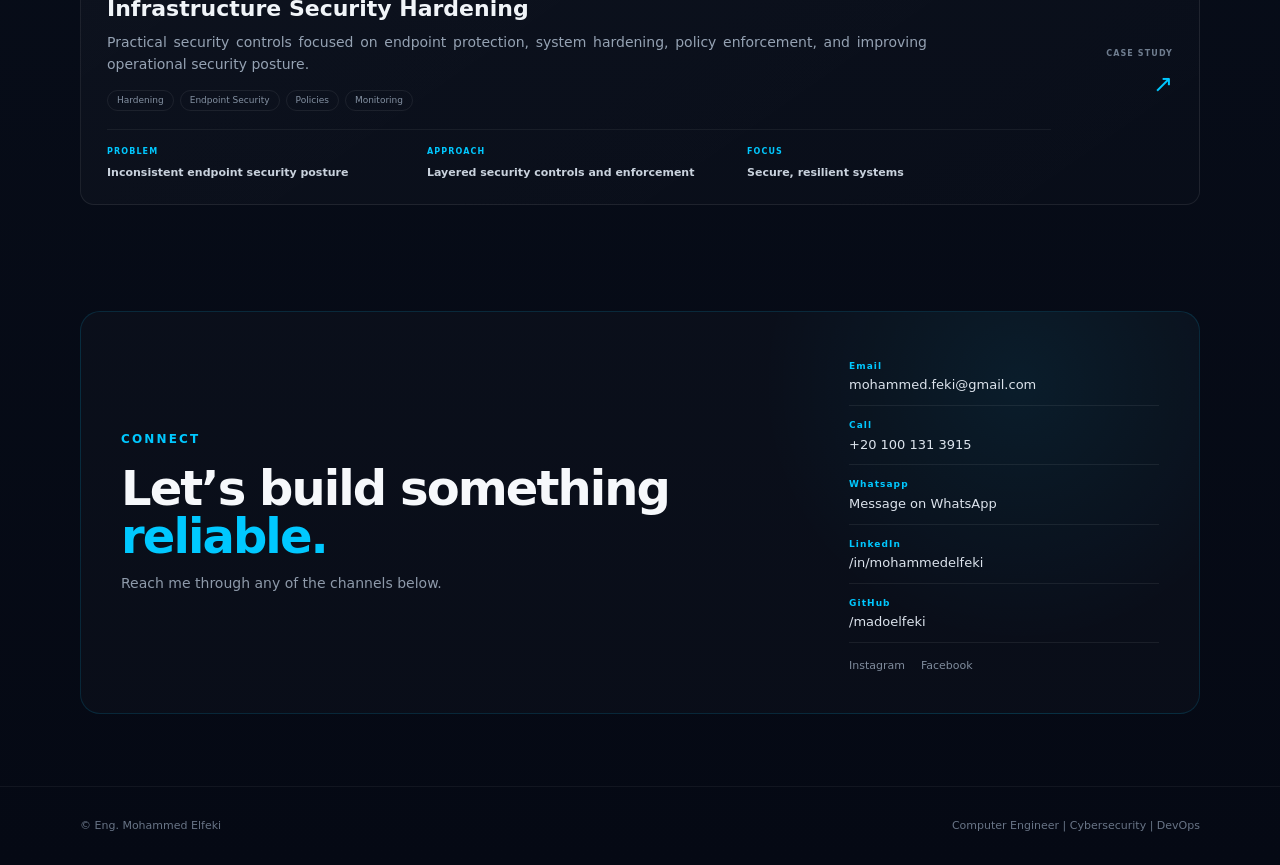
==== commit 84f40390: "Update print statement from 'Hello' to 'Goodbye'" ====
--- a/index.html
+++ b/index.html
@@ -124,40 +124,124 @@
                 <details class="language-switcher">
     <summary aria-label="Change language">     EN <img src="/flags/gb.svg" class="lang-flag" alt="English"> </summary>
 
-    <div class="language-menu">
-
-        <a href="/" class="current">     <img src="/flags/gb.svg" class="lang-flag" alt="English">     <b>EN</b>     <span>English</span> </a>
-
-        <a href="/ar/">
-            🇪🇬 <span>العربية</span>
-        </a>
-
-        <a href="/fr/">
-            🇫🇷 <span>Français</span>
-        </a>
-
-        <a href="/de/">
-            🇩🇪 <span>Deutsch</span>
-        </a>
-
-        <a href="/es/">
-            🇪🇸 <span>Español</span>
-        </a>
-
-        <a href="/it/">
-            🇮🇹 <span>Italiano</span>
-        </a>
-
-        <a href="/zh/">
-            🇨🇳 <span>中文</span>
-        </a>
-
-        <a href="/ja/">
-            🇯🇵 <span>日本語</span>
-        </a>
-
-    </div>
+<div class="language-menu">
+    <a href="/" class="current">
+        <img src="/flags/gb.svg" class="lang-flag" alt="English">
+        <b>EN</b>
+        <span>English</span>
+    </a>
+
+    <a href="/ar/">
+        <img src="/flags/eg.svg" class="lang-flag" alt="العربية">
+        <b>AR</b>
+        <span>العربية</span>
+    </a>
+
+    <a href="/fr/">
+        <img src="/flags/fr.svg" class="lang-flag" alt="Français">
+        <b>FR</b>
+        <span>Français</span>
+    </a>
+
+    <a href="/de/">
+        <img src="/flags/de.svg" class="lang-flag" alt="Deutsch">
+        <b>DE</b>
+        <span>Deutsch</span>
+    </a>
+
+    <a href="/es/">
+        <img src="/flags/es.svg" class="lang-flag" alt="Español">
+        <b>ES</b>
+        <span>Español</span>
+    </a>
+
+    <a href="/it/">
+        <img src="/flags/it.svg" class="lang-flag" alt="Italiano">
+        <b>IT</b>
+        <span>Italiano</span>
+    </a>
+
+    <a href="/zh/">
+        <img src="/flags/cn.svg" class="lang-flag" alt="中文">
+        <b>ZH</b>
+        <span>中文</span>
+    </a>
+
+    <a href="/ja/">
+        <img src="/flags/jp.svg" class="lang-flag" alt="日本語">
+        <b>JA</b>
+        <span>日本語</span>
+    </a>
+</div>
 </details>
+                   <details class="language-switcher">
+
+            <summary aria-label="Change language">
+                EN
+                <img
+                    src="/flags/gb.svg"
+                    class="lang-flag"
+                    alt="English"
+                >
+            </summary>
+
+            <div class="language-menu">
+
+                <a href="/" class="current">
+                    <img src="/flags/gb.svg" class="lang-flag" alt="English">
+                    <b>EN</b>
+                    <span>English</span>
+                </a>
+
+                <a href="/ar/">
+                    <img src="/flags/eg.svg" class="lang-flag" alt="العربية">
+                    <b>AR</b>
+                    <span>العربية</span>
+                </a>
+
+                <a href="/fr/">
+                    <img src="/flags/fr.svg" class="lang-flag" alt="Français">
+                    <b>FR</b>
+                    <span>Français</span>
+                </a>
+
+                <a href="/de/">
+                    <img src="/flags/de.svg" class="lang-flag" alt="Deutsch">
+                    <b>DE</b>
+                    <span>Deutsch</span>
+                </a>
+
+                <a href="/es/">
+                    <img src="/flags/es.svg" class="lang-flag" alt="Español">
+                    <b>ES</b>
+                    <span>Español</span>
+                </a>
+
+                <a href="/it/">
+                    <img src="/flags/it.svg" class="lang-flag" alt="Italiano">
+                    <b>IT</b>
+                    <span>Italiano</span>
+                </a>
+
+                <a href="/zh/">
+                    <img src="/flags/cn.svg" class="lang-flag" alt="中文">
+                    <b>ZH</b>
+                    <span>中文</span>
+                </a>
+
+                <a href="/ja/">
+                    <img src="/flags/jp.svg" class="lang-flag" alt="日本語">
+                    <b>JA</b>
+                    <span>日本語</span>
+                </a>
+
+            </div>
+        </details>
+
+    </nav>
+
+</div>
+</header>     
             </nav>
 
         </div>
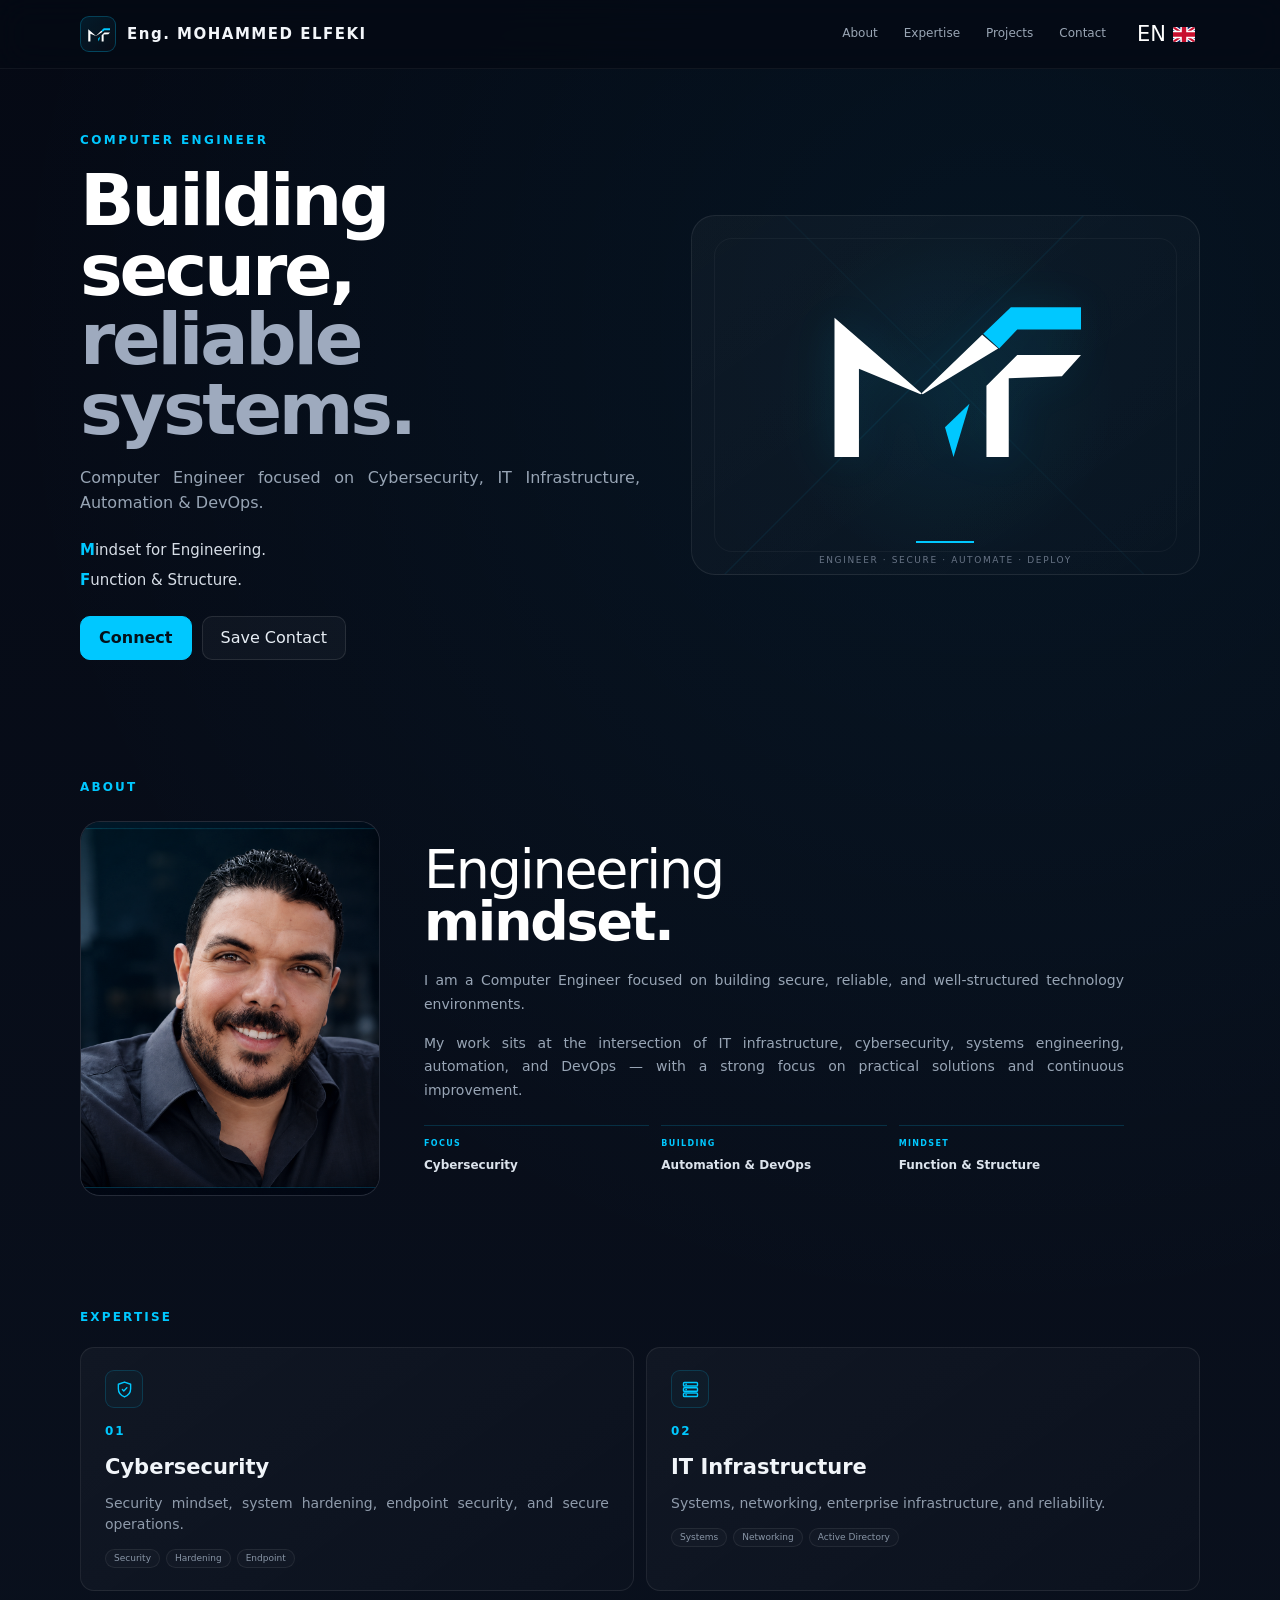
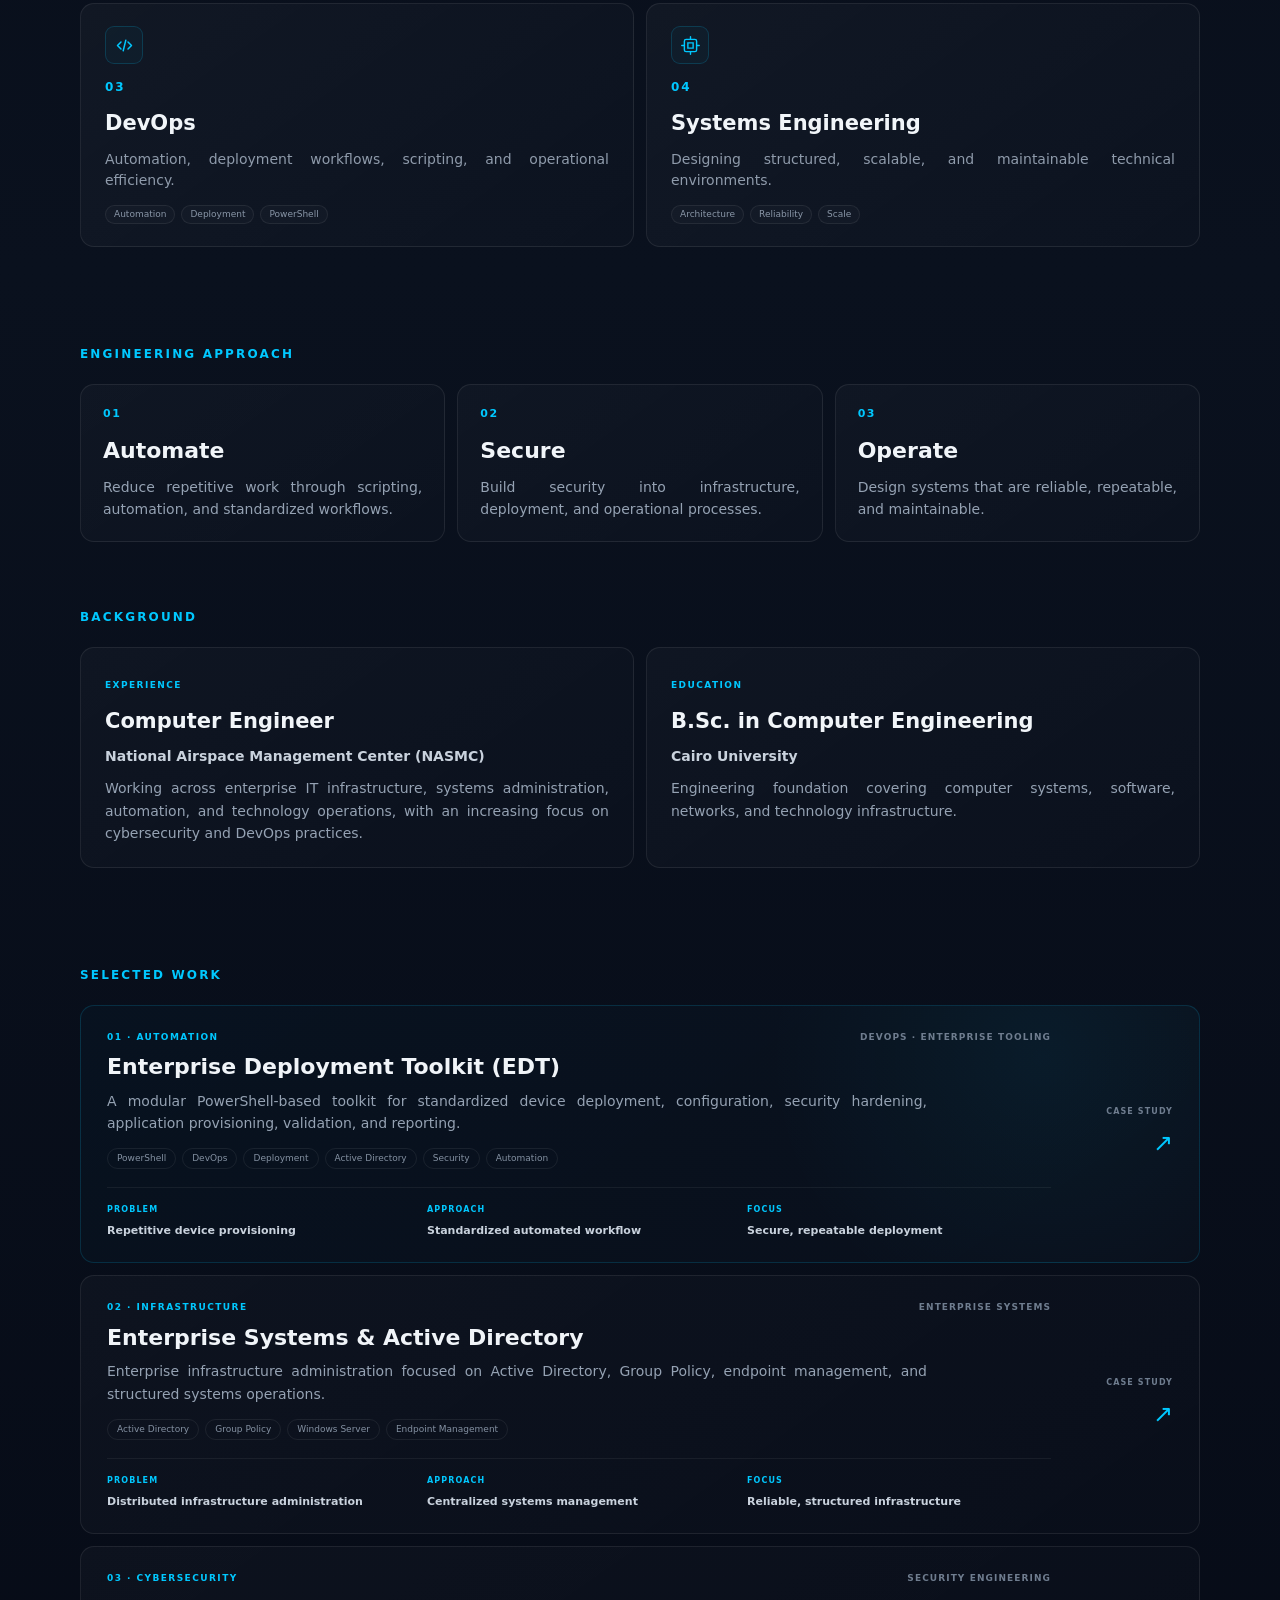
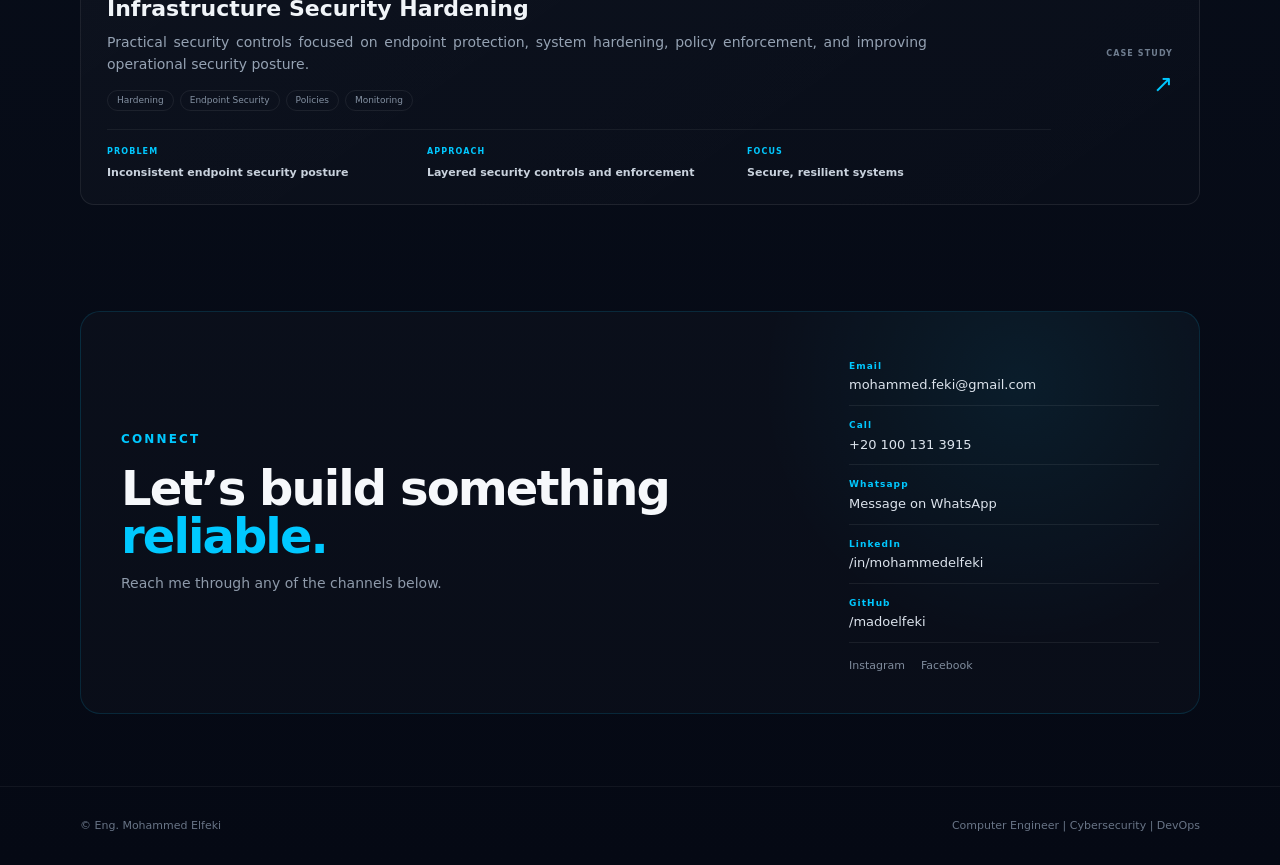
==== commit 2dcaccc0: "Update print statement from 'Hello' to 'Goodbye'" ====
--- a/index.html
+++ b/index.html
@@ -174,70 +174,7 @@
     </a>
 </div>
 </details>
-                   <details class="language-switcher">
-
-            <summary aria-label="Change language">
-                EN
-                <img
-                    src="/flags/gb.svg"
-                    class="lang-flag"
-                    alt="English"
-                >
-            </summary>
-
-            <div class="language-menu">
-
-                <a href="/" class="current">
-                    <img src="/flags/gb.svg" class="lang-flag" alt="English">
-                    <b>EN</b>
-                    <span>English</span>
-                </a>
-
-                <a href="/ar/">
-                    <img src="/flags/eg.svg" class="lang-flag" alt="العربية">
-                    <b>AR</b>
-                    <span>العربية</span>
-                </a>
-
-                <a href="/fr/">
-                    <img src="/flags/fr.svg" class="lang-flag" alt="Français">
-                    <b>FR</b>
-                    <span>Français</span>
-                </a>
-
-                <a href="/de/">
-                    <img src="/flags/de.svg" class="lang-flag" alt="Deutsch">
-                    <b>DE</b>
-                    <span>Deutsch</span>
-                </a>
-
-                <a href="/es/">
-                    <img src="/flags/es.svg" class="lang-flag" alt="Español">
-                    <b>ES</b>
-                    <span>Español</span>
-                </a>
-
-                <a href="/it/">
-                    <img src="/flags/it.svg" class="lang-flag" alt="Italiano">
-                    <b>IT</b>
-                    <span>Italiano</span>
-                </a>
-
-                <a href="/zh/">
-                    <img src="/flags/cn.svg" class="lang-flag" alt="中文">
-                    <b>ZH</b>
-                    <span>中文</span>
-                </a>
-
-                <a href="/ja/">
-                    <img src="/flags/jp.svg" class="lang-flag" alt="日本語">
-                    <b>JA</b>
-                    <span>日本語</span>
-                </a>
-
-            </div>
-        </details>
-
+                  
     </nav>
 
 </div>
